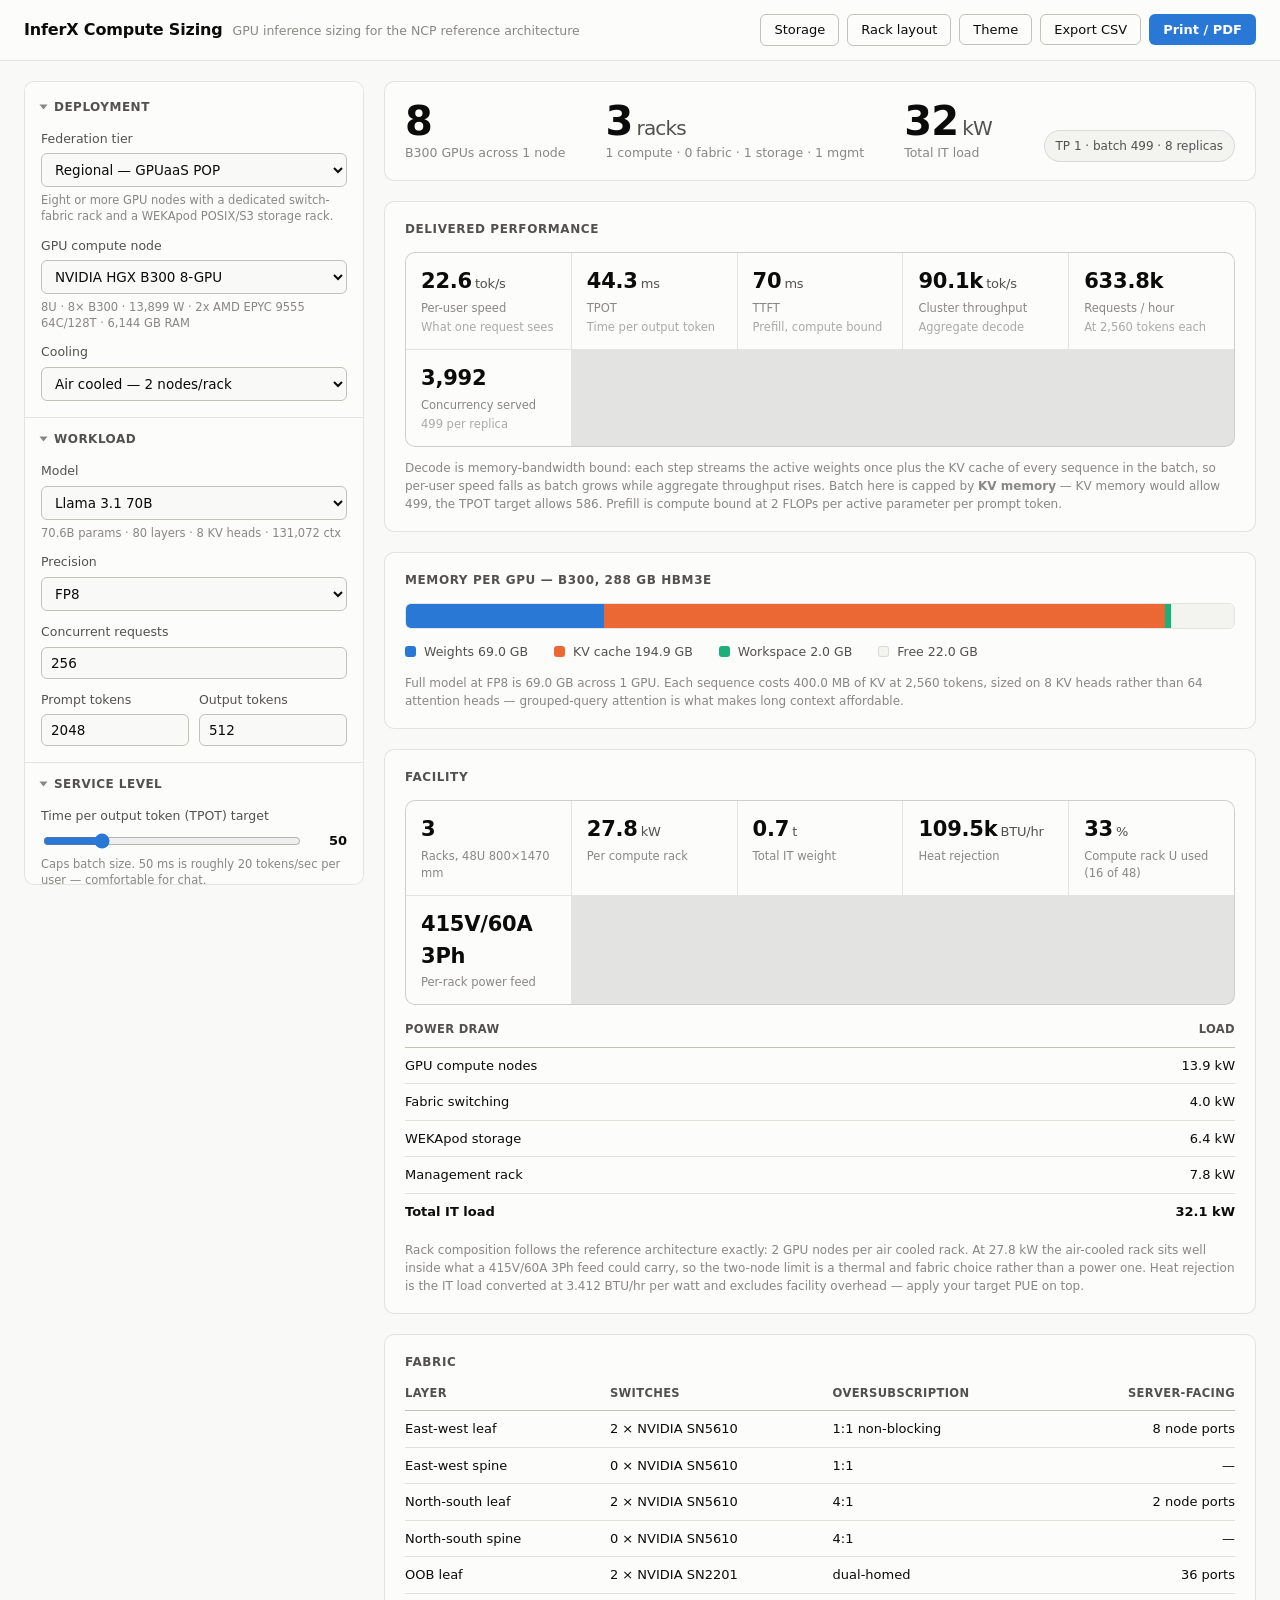
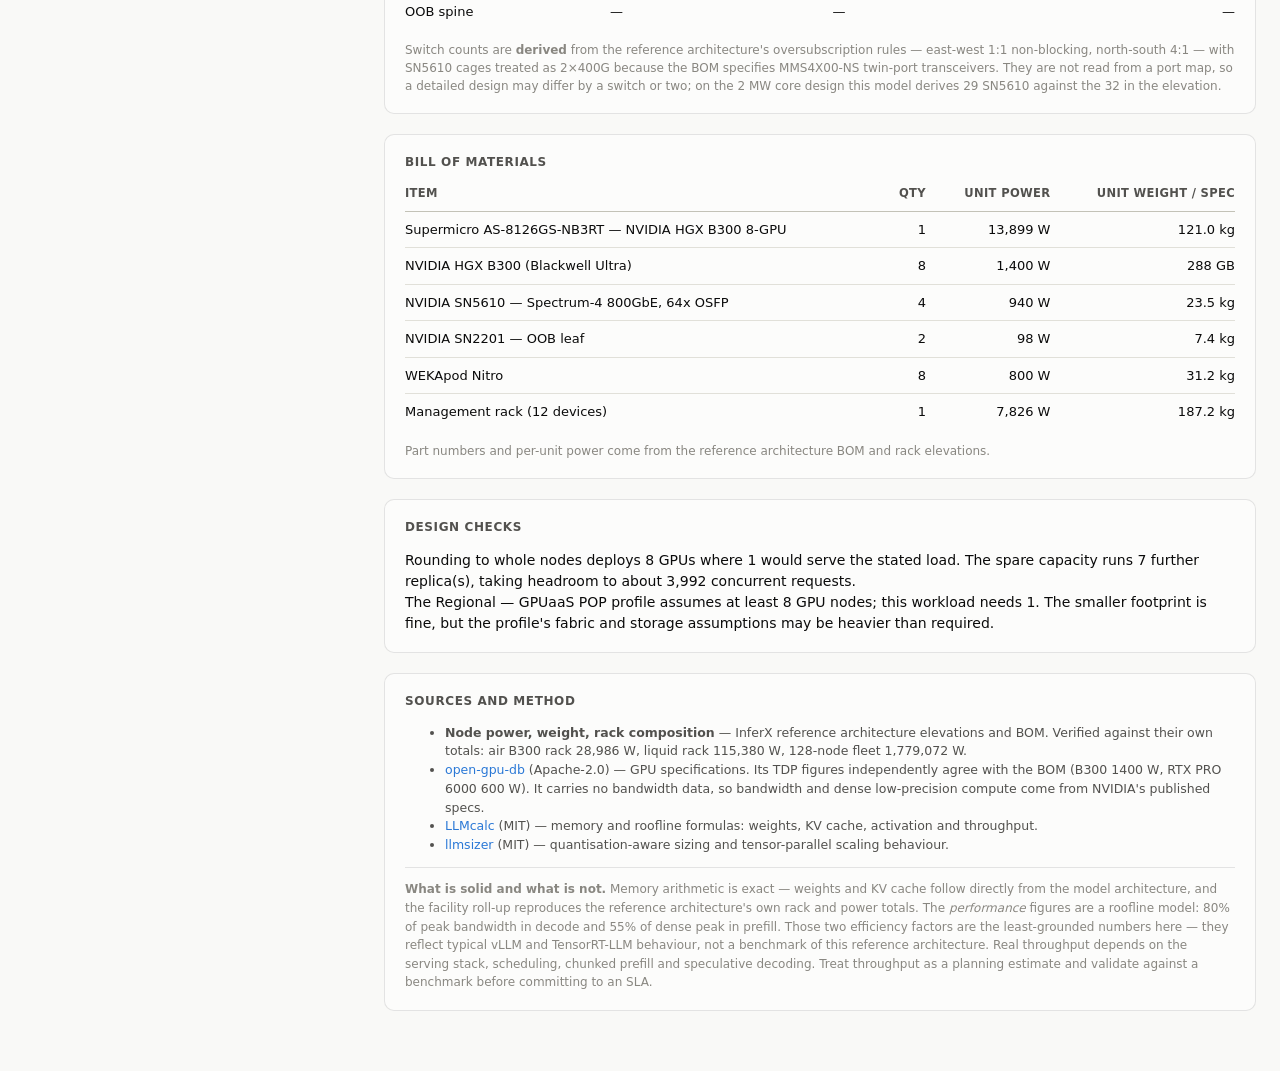
==== compute.html @ 9909bf41 "Add GPU inference sizing for the InferX NCP reference architecture Extends the tool from WEKA storag" ====
<!doctype html>
<html lang="en">
<head>
<meta charset="utf-8">
<meta name="viewport" content="width=device-width, initial-scale=1">
<title>InferX Compute Sizing</title>
<link rel="stylesheet" href="styles.css">
</head>
<body>

<header class="topbar">
  <div class="brand">
    <h1>InferX Compute Sizing</h1>
    <span>GPU inference sizing for the NCP reference architecture</span>
  </div>
  <div class="topbar-actions">
    <a class="btn" href="index.html">Storage</a>
    <a class="btn" href="rack.html">Rack layout</a>
    <button id="btn-theme" title="Toggle light / dark">Theme</button>
    <button id="btn-csv">Export CSV</button>
    <button id="btn-print" class="primary">Print / PDF</button>
  </div>
</header>

<div class="layout">
  <aside class="sidebar">
    <details class="group" open>
      <summary>Deployment</summary>
      <div class="group-body">
        <div class="field">
          <label for="profile">Federation tier</label>
          <select id="profile"></select>
          <span class="hint" id="profile-hint"></span>
        </div>
        <div class="field">
          <label for="node">GPU compute node</label>
          <select id="node"></select>
          <span class="hint" id="node-hint"></span>
        </div>
        <div class="field">
          <label for="cooling">Cooling</label>
          <select id="cooling">
            <option value="air">Air cooled — 2 nodes/rack</option>
            <option value="liquid">Direct liquid cooled — 8 nodes/rack + CDU</option>
          </select>
        </div>
      </div>
    </details>

    <details class="group" open>
      <summary>Workload</summary>
      <div class="group-body">
        <div class="field">
          <label for="model">Model</label>
          <select id="model"></select>
          <span class="hint" id="model-hint"></span>
        </div>
        <div class="field">
          <label for="precision">Precision</label>
          <select id="precision"></select>
        </div>
        <div class="field">
          <label for="concurrent">Concurrent requests</label>
          <input type="number" id="concurrent" min="1" max="100000" value="256">
        </div>
        <div class="field-row">
          <div class="field">
            <label for="promptTokens">Prompt tokens</label>
            <input type="number" id="promptTokens" min="1" max="1000000" value="2048">
          </div>
          <div class="field">
            <label for="outputTokens">Output tokens</label>
            <input type="number" id="outputTokens" min="1" max="1000000" value="512">
          </div>
        </div>
      </div>
    </details>

    <details class="group" open>
      <summary>Service level</summary>
      <div class="group-body">
        <div class="field">
          <label for="tpot">Time per output token (TPOT) target</label>
          <div class="range-row">
            <input type="range" id="tpot" min="10" max="200" step="5" value="50">
            <span class="range-val" id="tpot-val">50</span>
          </div>
          <span class="hint">Caps batch size. 50 ms is roughly 20 tokens/sec per user — comfortable for chat.</span>
        </div>
        <div class="field">
          <label for="ttft">Time to first token (TTFT) target</label>
          <div class="range-row">
            <input type="range" id="ttft" min="100" max="5000" step="100" value="1000">
            <span class="range-val" id="ttft-val">1000</span>
          </div>
        </div>
        <div class="field">
          <label for="tp">Tensor parallel width</label>
          <select id="tp">
            <option value="">Auto — smallest that fits</option>
            <option value="1">1</option><option value="2">2</option>
            <option value="4">4</option><option value="8">8</option>
            <option value="16">16</option><option value="32">32</option>
          </select>
        </div>
      </div>
    </details>

    <details class="group" open>
      <summary>Storage</summary>
      <div class="group-body">
        <div class="field">
          <label for="wekapods">WEKApod Nitro nodes</label>
          <input type="number" id="wekapods" min="0" max="240" value="8">
          <span class="hint">POSIX/S3/AI tier. 8 per the regional design, 24 in the 2 MW core design. Size capacity on the <a href="index.html">storage page</a>.</span>
        </div>
      </div>
    </details>
  </aside>

  <main class="results" id="results"></main>
</div>

<script src="catalog.js"></script>
<script src="compute-catalog.js"></script>
<script src="inference.js"></script>
<script src="compute-app.js"></script>
</body>
</html>
---- styles.css ----
:root {
  color-scheme: light;
  --page: #f9f9f7;
  --surface: #fcfcfb;
  --surface-2: #f3f3f0;
  --text-primary: #0b0b0b;
  --text-secondary: #52514e;
  --text-muted: #898781;
  --border: rgba(11, 11, 11, 0.10);
  --border-strong: #c3c2b7;
  --grid: #e1e0d9;

  --series-1: #2a78d6;
  --series-2: #eb6834;
  --series-3: #1baf7a;

  --accent: #2a78d6;
  --accent-ink: #ffffff;

  --good: #0ca30c;
  --warning: #fab219;
  --critical: #d03b3b;
  --info: #2a78d6;

  --radius: 10px;
  --radius-sm: 6px;
  --font: system-ui, -apple-system, "Segoe UI", sans-serif;
}

@media (prefers-color-scheme: dark) {
  :root:not([data-theme="light"]) {
    color-scheme: dark;
    --page: #0d0d0d;
    --surface: #1a1a19;
    --surface-2: #242422;
    --text-primary: #ffffff;
    --text-secondary: #c3c2b7;
    --text-muted: #898781;
    --border: rgba(255, 255, 255, 0.10);
    --border-strong: #383835;
    --grid: #2c2c2a;
    --series-1: #3987e5;
    --series-2: #d95926;
    --series-3: #199e70;
    --accent: #3987e5;
  }
}

:root[data-theme="dark"] {
  color-scheme: dark;
  --page: #0d0d0d;
  --surface: #1a1a19;
  --surface-2: #242422;
  --text-primary: #ffffff;
  --text-secondary: #c3c2b7;
  --text-muted: #898781;
  --border: rgba(255, 255, 255, 0.10);
  --border-strong: #383835;
  --grid: #2c2c2a;
  --series-1: #3987e5;
  --series-2: #d95926;
  --series-3: #199e70;
  --accent: #3987e5;
}

* { box-sizing: border-box; }

body {
  margin: 0;
  font-family: var(--font);
  background: var(--page);
  color: var(--text-primary);
  font-size: 14px;
  line-height: 1.5;
  -webkit-font-smoothing: antialiased;
}

/* ---------- header ---------- */
.topbar {
  display: flex;
  align-items: center;
  gap: 16px;
  padding: 14px 24px;
  background: var(--surface);
  border-bottom: 1px solid var(--border);
  position: sticky;
  top: 0;
  z-index: 20;
}
.brand { display: flex; align-items: baseline; gap: 10px; min-width: 0; }
.brand h1 { font-size: 16px; font-weight: 650; margin: 0; letter-spacing: -0.01em; }
.brand span { font-size: 12.5px; color: var(--text-muted); white-space: nowrap; overflow: hidden; text-overflow: ellipsis; }
.topbar-actions { margin-left: auto; display: flex; gap: 8px; align-items: center; }

button, .btn {
  font-family: var(--font);
  font-size: 13px;
  padding: 7px 13px;
  border-radius: var(--radius-sm);
  border: 1px solid var(--border-strong);
  background: var(--surface);
  color: var(--text-primary);
  cursor: pointer;
  transition: background 0.12s ease, border-color 0.12s ease;
}
button:hover { background: var(--surface-2); }
button.primary { background: var(--accent); color: var(--accent-ink); border-color: transparent; font-weight: 550; }
button.primary:hover { filter: brightness(1.07); }
a.btn { display: inline-flex; align-items: center; text-decoration: none; line-height: 1.2; }
a.btn:hover { background: var(--surface-2); }

/* ---------- layout ---------- */
.layout {
  display: grid;
  grid-template-columns: 340px minmax(0, 1fr);
  gap: 20px;
  padding: 20px 24px 60px;
  max-width: 1560px;
  margin: 0 auto;
  align-items: start;
}
@media (max-width: 1020px) {
  .layout { grid-template-columns: 1fr; }
  .sidebar { position: static !important; }
}

.sidebar {
  position: sticky;
  top: 76px;
  max-height: calc(100vh - 96px);
  overflow-y: auto;
  background: var(--surface);
  border: 1px solid var(--border);
  border-radius: var(--radius);
  padding: 4px 0;
}

/* ---------- form ---------- */
.group { border-bottom: 1px solid var(--border); }
.group:last-child { border-bottom: none; }
.group > summary {
  cursor: pointer;
  padding: 12px 16px;
  font-weight: 600;
  font-size: 12px;
  letter-spacing: 0.04em;
  text-transform: uppercase;
  color: var(--text-secondary);
  list-style: none;
  display: flex;
  align-items: center;
  gap: 8px;
  user-select: none;
}
.group > summary::-webkit-details-marker { display: none; }
.group > summary::before {
  content: "";
  width: 0; height: 0;
  border-left: 5px solid var(--text-muted);
  border-top: 4px solid transparent;
  border-bottom: 4px solid transparent;
  transition: transform 0.15s ease;
  flex: none;
}
.group[open] > summary::before { transform: rotate(90deg); }
.group-body { padding: 2px 16px 16px; display: flex; flex-direction: column; gap: 12px; }

.field { display: flex; flex-direction: column; gap: 5px; }
.field label { font-size: 12.5px; color: var(--text-secondary); font-weight: 500; }
.field .hint { font-size: 11.5px; color: var(--text-muted); line-height: 1.4; }
.field-row { display: grid; grid-template-columns: 1fr 1fr; gap: 10px; }

input[type="number"], input[type="text"], select {
  font-family: var(--font);
  font-size: 13.5px;
  padding: 7px 9px;
  border-radius: var(--radius-sm);
  border: 1px solid var(--border-strong);
  background: var(--page);
  color: var(--text-primary);
  width: 100%;
  min-width: 0;
}
input:focus, select:focus { outline: 2px solid var(--accent); outline-offset: -1px; border-color: transparent; }

.range-row { display: flex; align-items: center; gap: 10px; }
.range-row input[type="range"] { flex: 1; accent-color: var(--accent); min-width: 0; }
.range-val {
  font-variant-numeric: tabular-nums;
  font-size: 13px;
  font-weight: 600;
  min-width: 34px;
  text-align: right;
}

.check { display: flex; align-items: flex-start; gap: 8px; font-size: 13px; color: var(--text-secondary); }
.check input { accent-color: var(--accent); margin-top: 2px; flex: none; }

/* ---------- results ---------- */
.results { display: flex; flex-direction: column; gap: 20px; min-width: 0; }

.card {
  background: var(--surface);
  border: 1px solid var(--border);
  border-radius: var(--radius);
  padding: 18px 20px;
  min-width: 0;
}
.card > h2 {
  font-size: 12px;
  text-transform: uppercase;
  letter-spacing: 0.05em;
  color: var(--text-secondary);
  margin: 0 0 14px;
  font-weight: 600;
}
.card-note { font-size: 12px; color: var(--text-muted); margin-top: 12px; line-height: 1.5; }

/* hero */
.hero { display: flex; flex-wrap: wrap; gap: 28px 40px; align-items: flex-end; }
.hero-figure { display: flex; flex-direction: column; gap: 2px; }
.hero-figure .value { font-size: 40px; font-weight: 620; letter-spacing: -0.02em; line-height: 1.05; }
.hero-figure .unit { font-size: 20px; font-weight: 500; color: var(--text-secondary); margin-left: 4px; }
.hero-figure .label { font-size: 12.5px; color: var(--text-muted); }
.hero-driver {
  margin-left: auto;
  font-size: 12px;
  color: var(--text-secondary);
  background: var(--surface-2);
  padding: 6px 11px;
  border-radius: 999px;
  border: 1px solid var(--border);
}

/* stat tiles */
.tiles { display: grid; grid-template-columns: repeat(auto-fit, minmax(150px, 1fr)); gap: 1px; background: var(--border); border: 1px solid var(--border); border-radius: var(--radius); overflow: hidden; }
.tile { background: var(--surface); padding: 13px 15px; display: flex; flex-direction: column; gap: 2px; }
.tile .v { font-size: 21px; font-weight: 600; letter-spacing: -0.01em; }
.tile .v small { font-size: 13px; font-weight: 500; color: var(--text-secondary); margin-left: 3px; }
.tile .k { font-size: 11.5px; color: var(--text-muted); }

/* tables */
table { width: 100%; border-collapse: collapse; font-size: 13px; }
th { text-align: left; font-weight: 600; color: var(--text-secondary); font-size: 11.5px; text-transform: uppercase; letter-spacing: 0.03em; padding: 0 16px 8px 0; border-bottom: 1px solid var(--border-strong); }
td { padding: 8px 16px 8px 0; border-bottom: 1px solid var(--grid); vertical-align: top; }
tr:last-child td { border-bottom: none; }
td.num, th.num { text-align: right; font-variant-numeric: tabular-nums; white-space: nowrap; }
td:last-child, th:last-child { padding-right: 0; }
td .sub { display: block; font-size: 11.5px; color: var(--text-muted); }
tr.highlight td { background: color-mix(in srgb, var(--accent) 9%, transparent); font-weight: 550; }
.table-scroll { overflow-x: auto; }

/* legend */
.legend { display: flex; flex-wrap: wrap; gap: 10px 26px; margin-top: 14px; }
.legend-item { display: flex; align-items: baseline; gap: 8px; font-size: 12.5px; color: var(--text-secondary); }
.legend-item .swatch { position: relative; top: 1px; }
.legend-item b { color: var(--text-primary); font-weight: 600; font-variant-numeric: tabular-nums; }
.swatch { width: 11px; height: 11px; border-radius: 3px; flex: none; }

/* stacked capacity bar */
.stackbar { display: flex; width: 100%; height: 40px; border-radius: 5px; overflow: hidden; gap: 2px; background: var(--surface); }
.stackbar > div { min-width: 3px; transition: flex-grow 0.25s ease; }

/* bottleneck bars */
.bars { display: flex; flex-direction: column; gap: 11px; }
.bar-row { display: grid; grid-template-columns: 96px minmax(0, 1fr) 78px; align-items: center; gap: 12px; }
.bar-row .name { font-size: 12.5px; color: var(--text-secondary); }
.bar-track { background: var(--surface-2); border-radius: 4px; height: 20px; overflow: hidden; }
.bar-fill { height: 100%; border-radius: 4px; transition: width 0.25s ease; }
.bar-row .val { font-size: 12.5px; font-variant-numeric: tabular-nums; text-align: right; color: var(--text-primary); }
.bar-row.binding .name { color: var(--text-primary); font-weight: 600; }
.bar-row .tag { font-size: 10.5px; text-transform: uppercase; letter-spacing: 0.04em; color: var(--text-muted); }

/* warnings */
.warn-list { display: flex; flex-direction: column; gap: 10px; }
.warn {
  display: grid;
  grid-template-columns: auto minmax(0, 1fr);
  gap: 10px;
  padding: 11px 13px;
  border-radius: var(--radius-sm);
  border: 1px solid var(--border);
  background: var(--surface-2);
  align-items: start;
}
.warn .icon { font-size: 13px; font-weight: 700; line-height: 1.35; flex: none; }
.warn.critical { border-left: 3px solid var(--critical); }
.warn.critical .icon { color: var(--critical); }
.warn.warning { border-left: 3px solid var(--warning); }
.warn.warning .icon { color: #b07d00; }
:root[data-theme="dark"] .warn.warning .icon { color: var(--warning); }
@media (prefers-color-scheme: dark) { :root:not([data-theme="light"]) .warn.warning .icon { color: var(--warning); } }
.warn.info { border-left: 3px solid var(--info); }
.warn.info .icon { color: var(--info); }
.warn .t { font-weight: 600; font-size: 13px; }
.warn .d { font-size: 12.5px; color: var(--text-secondary); margin-top: 2px; }
.all-clear { display: flex; align-items: center; gap: 9px; font-size: 13px; color: var(--text-secondary); }
.all-clear .icon { color: var(--good); font-weight: 700; }

/* two-col */
.split { display: grid; grid-template-columns: repeat(auto-fit, minmax(330px, 1fr)); gap: 20px; }

/* chart */
.chart-wrap { overflow-x: auto; }
svg.chart { display: block; max-width: 100%; }
svg.chart text { font-family: var(--font); }

/* sources */
.sources { font-size: 12.5px; color: var(--text-secondary); }
.sources ul { margin: 8px 0 0; padding-left: 18px; display: flex; flex-direction: column; gap: 6px; }
.sources a { color: var(--accent); text-decoration: none; }
.sources a:hover { text-decoration: underline; }

.disclaimer {
  font-size: 12px;
  color: var(--text-muted);
  line-height: 1.55;
  border-top: 1px solid var(--border);
  padding-top: 12px;
  margin-top: 4px;
}

@media print {
  .sidebar, .topbar-actions { display: none; }
  .layout { grid-template-columns: 1fr; }
  body { background: #fff; }
  .card { break-inside: avoid; border-color: #ccc; }
}
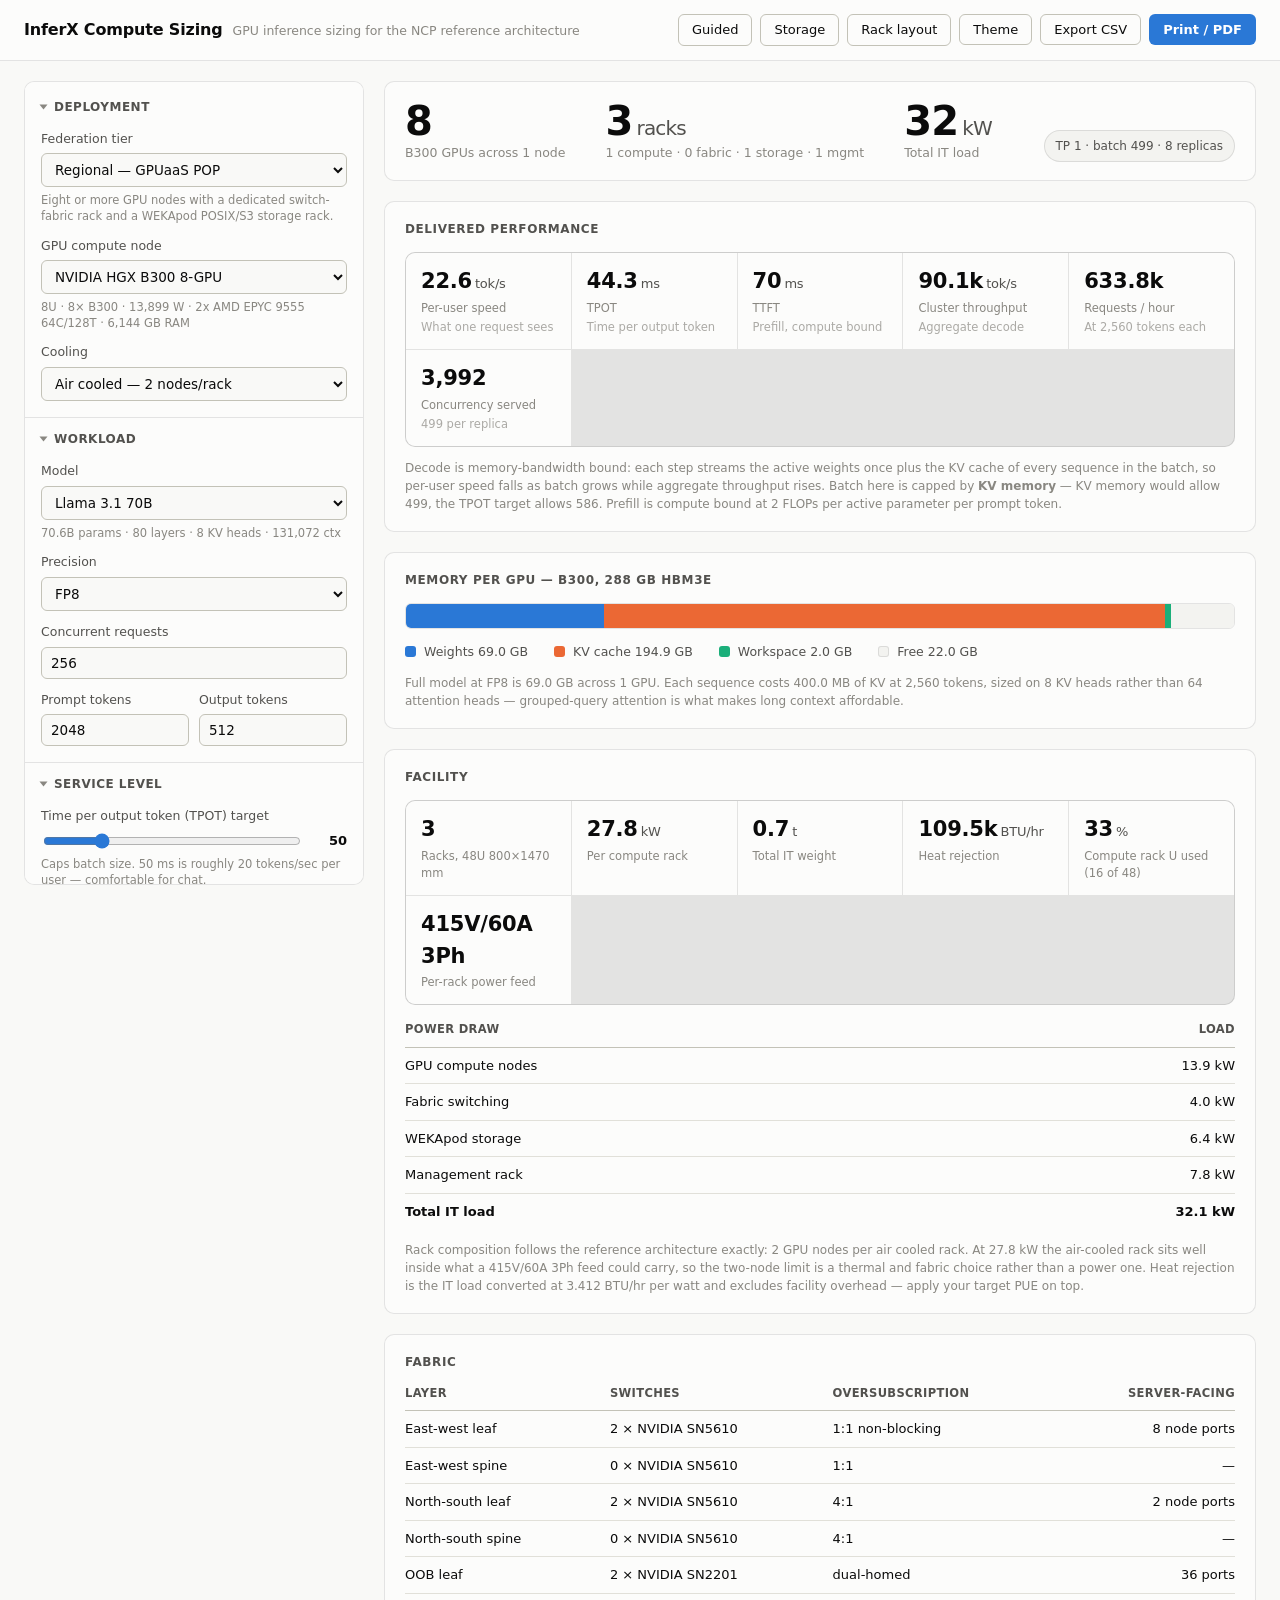
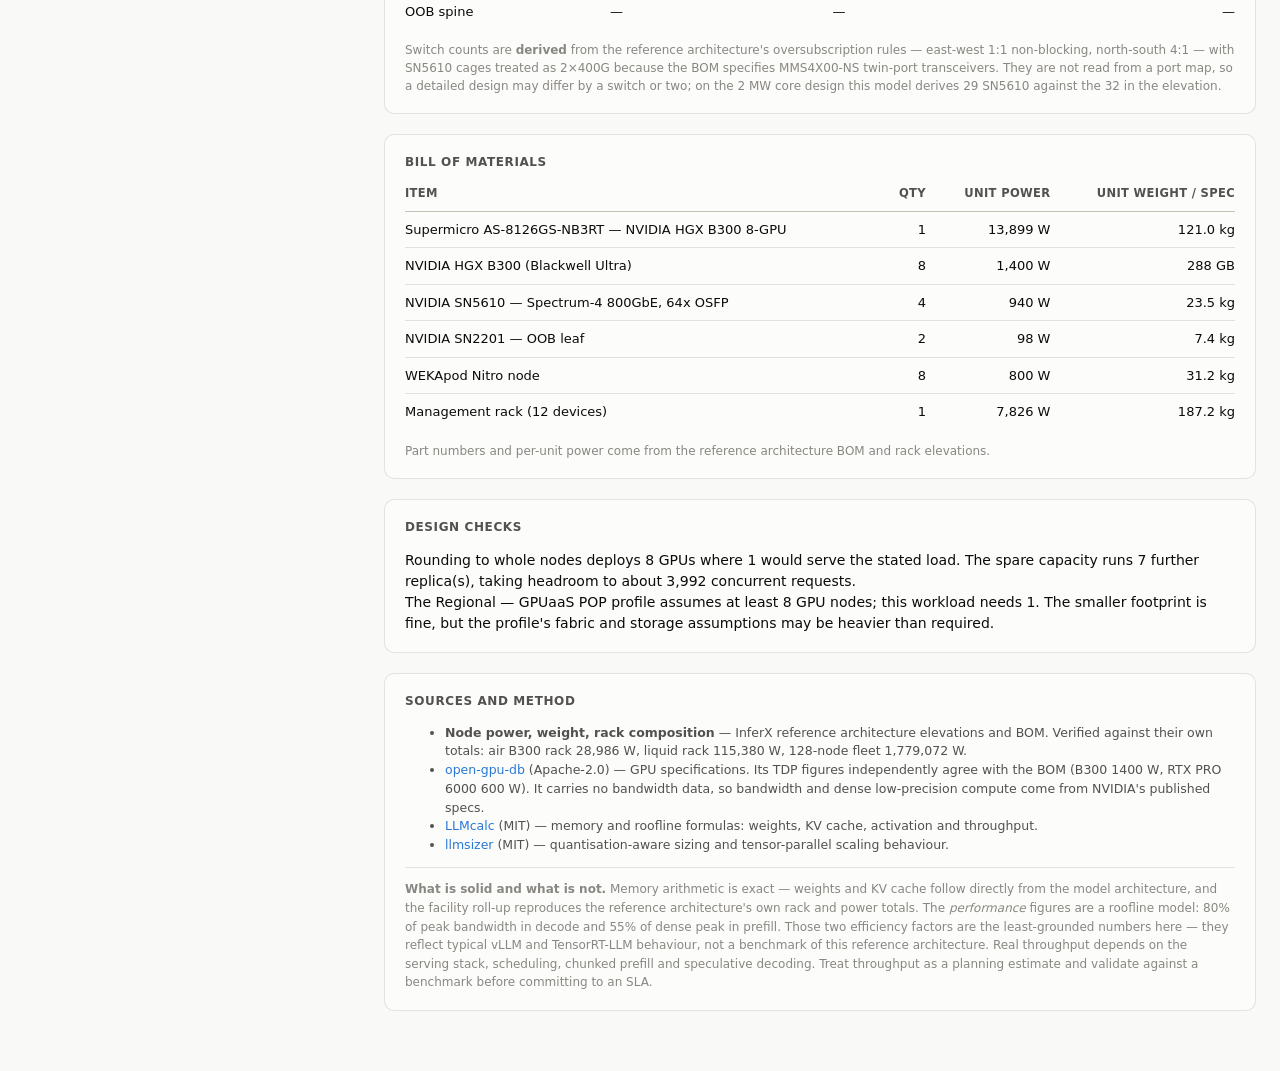
==== commit 1d1b04f6: "Add DGX B300, a guided sizing journey, and compute rack elevations Three additions, plus a correctio" ====
--- a/compute.html
+++ b/compute.html
@@ -14,6 +14,7 @@
     <span>GPU inference sizing for the NCP reference architecture</span>
   </div>
   <div class="topbar-actions">
+    <a class="btn" href="wizard.html">Guided</a>
     <a class="btn" href="index.html">Storage</a>
     <a class="btn" href="rack.html">Rack layout</a>
     <button id="btn-theme" title="Toggle light / dark">Theme</button>
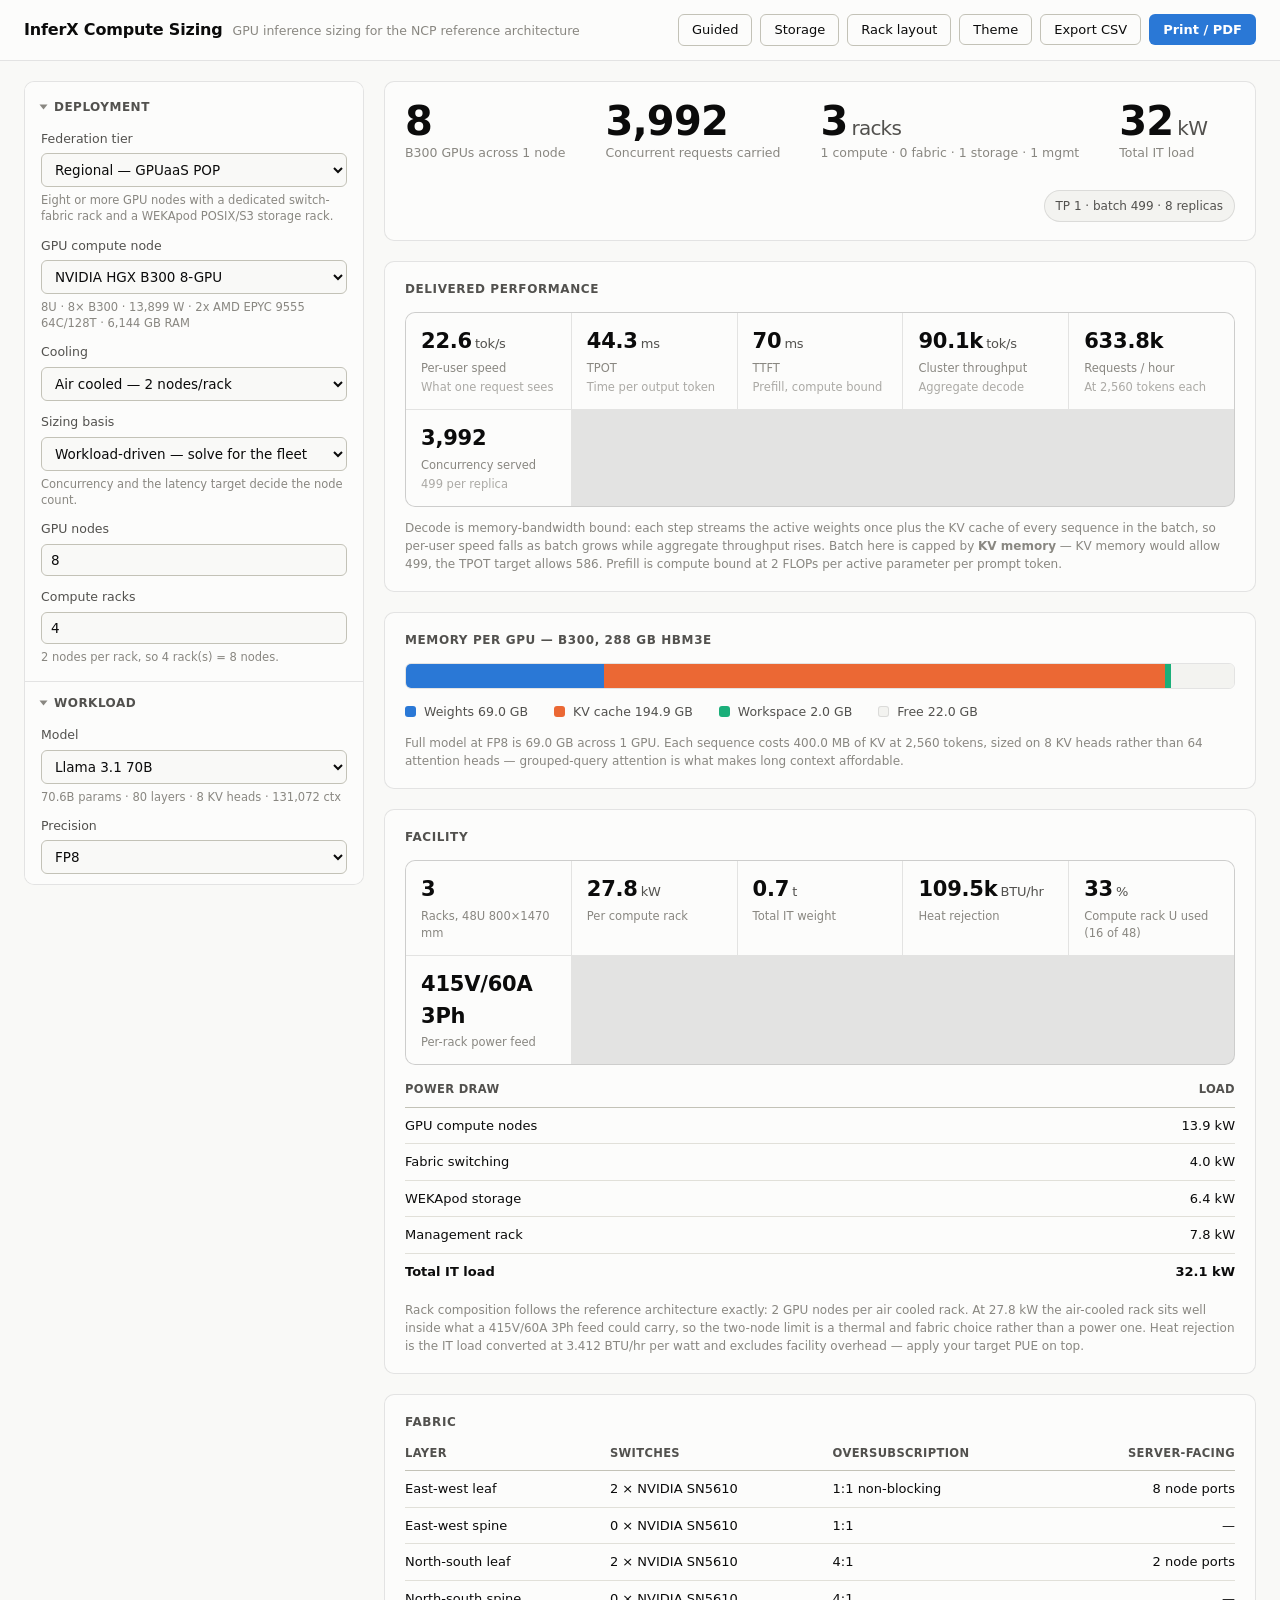
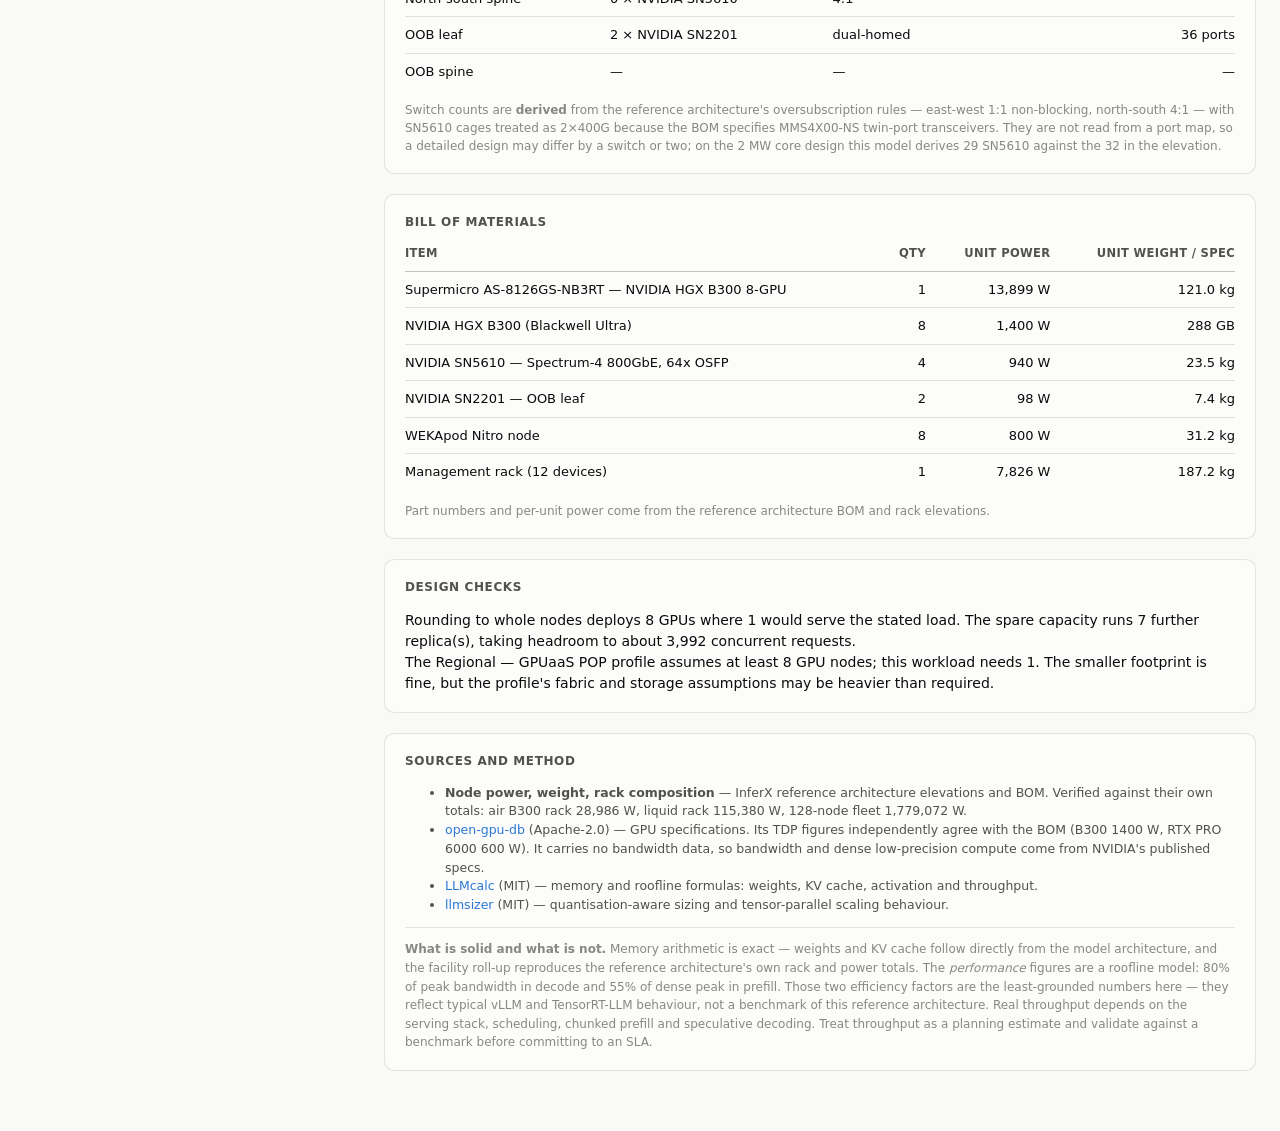
==== commit 42b58971: "Add capacity-led sizing: fix the fleet, get the capacity The tool only worked demand-first — state a" ====
--- a/compute.html
+++ b/compute.html
@@ -44,6 +44,24 @@
             <option value="air">Air cooled — 2 nodes/rack</option>
             <option value="liquid">Direct liquid cooled — 8 nodes/rack + CDU</option>
           </select>
+        </div>
+        <div class="field">
+          <label for="basis">Sizing basis</label>
+          <select id="basis">
+            <option value="workload">Workload-driven — solve for the fleet</option>
+            <option value="nodes">Fixed GPU node count</option>
+            <option value="racks">Fixed compute rack count</option>
+          </select>
+          <span class="hint" id="basis-hint"></span>
+        </div>
+        <div class="field" id="f-nodes" hidden>
+          <label for="fixedNodes">GPU nodes</label>
+          <input type="number" id="fixedNodes" min="1" max="4096" value="8">
+        </div>
+        <div class="field" id="f-racks" hidden>
+          <label for="fixedRacks">Compute racks</label>
+          <input type="number" id="fixedRacks" min="1" max="512" value="4">
+          <span class="hint" id="racks-hint"></span>
         </div>
       </div>
     </details>
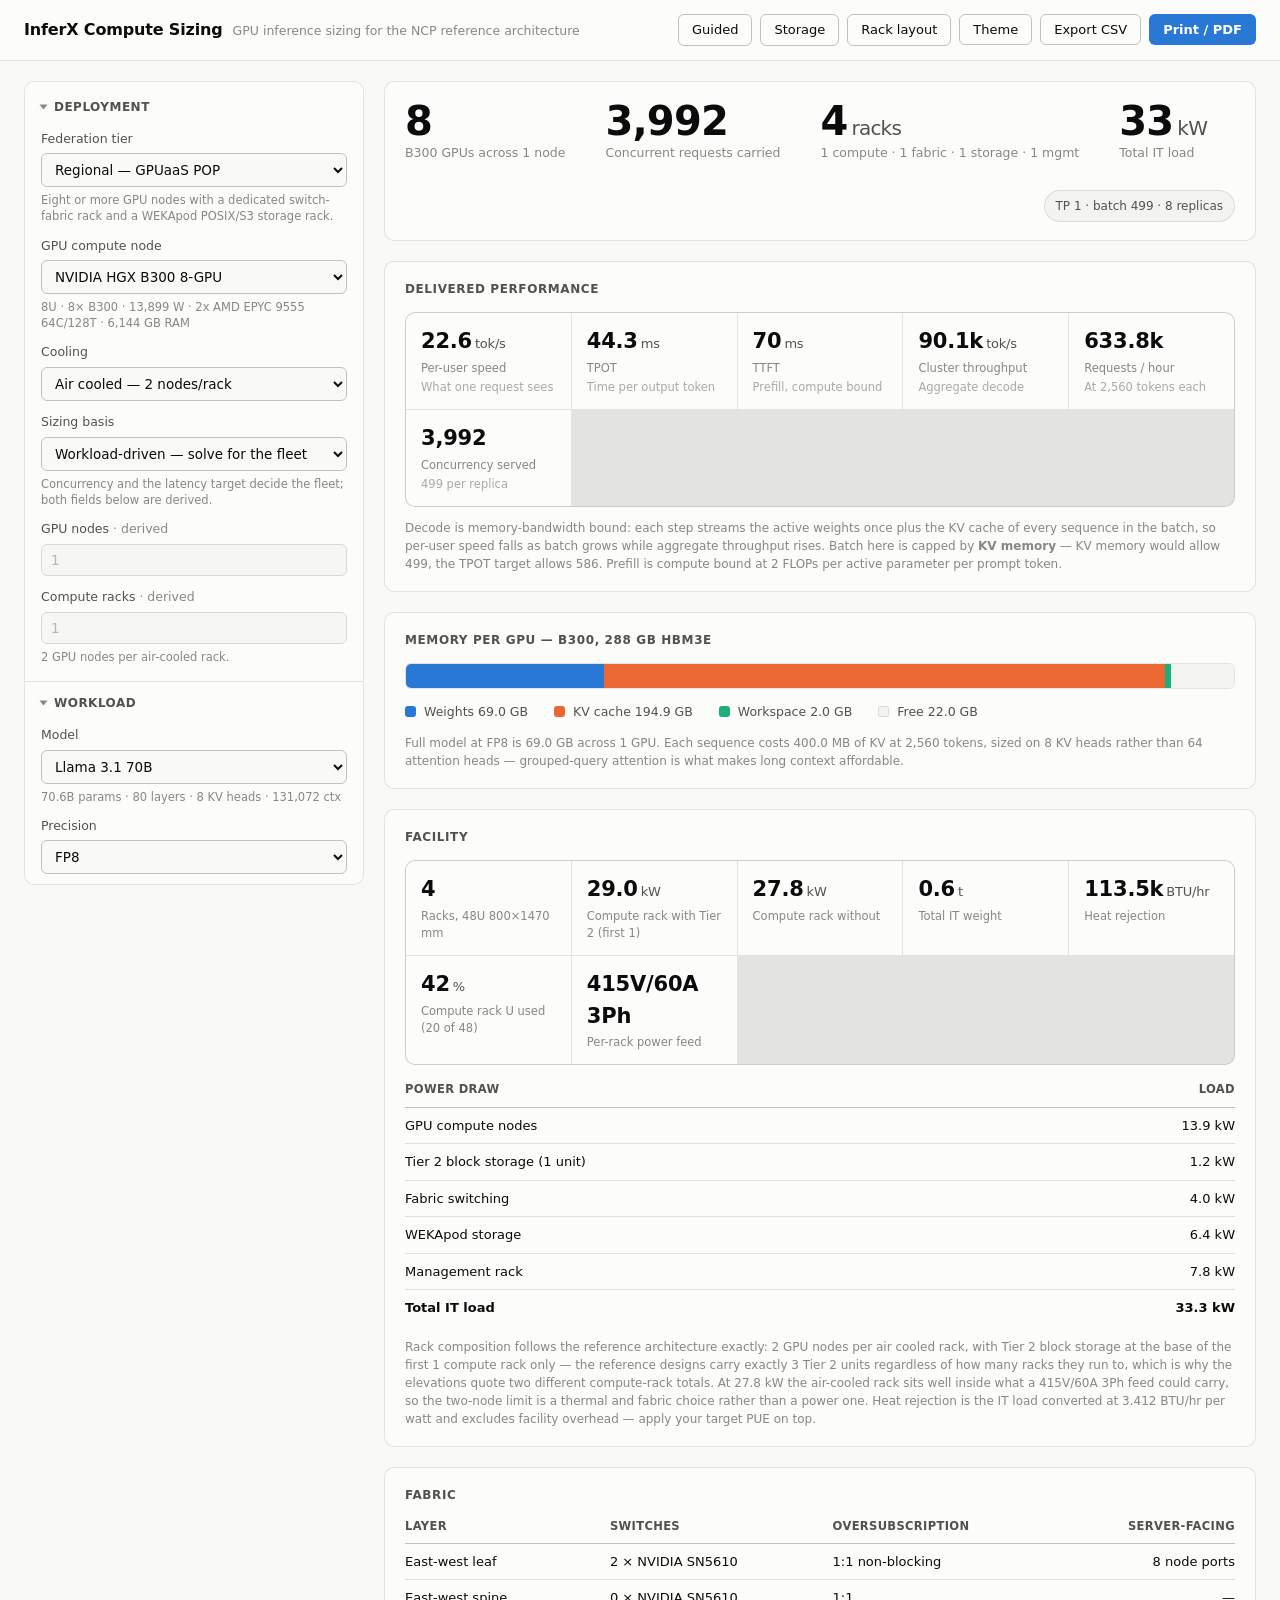
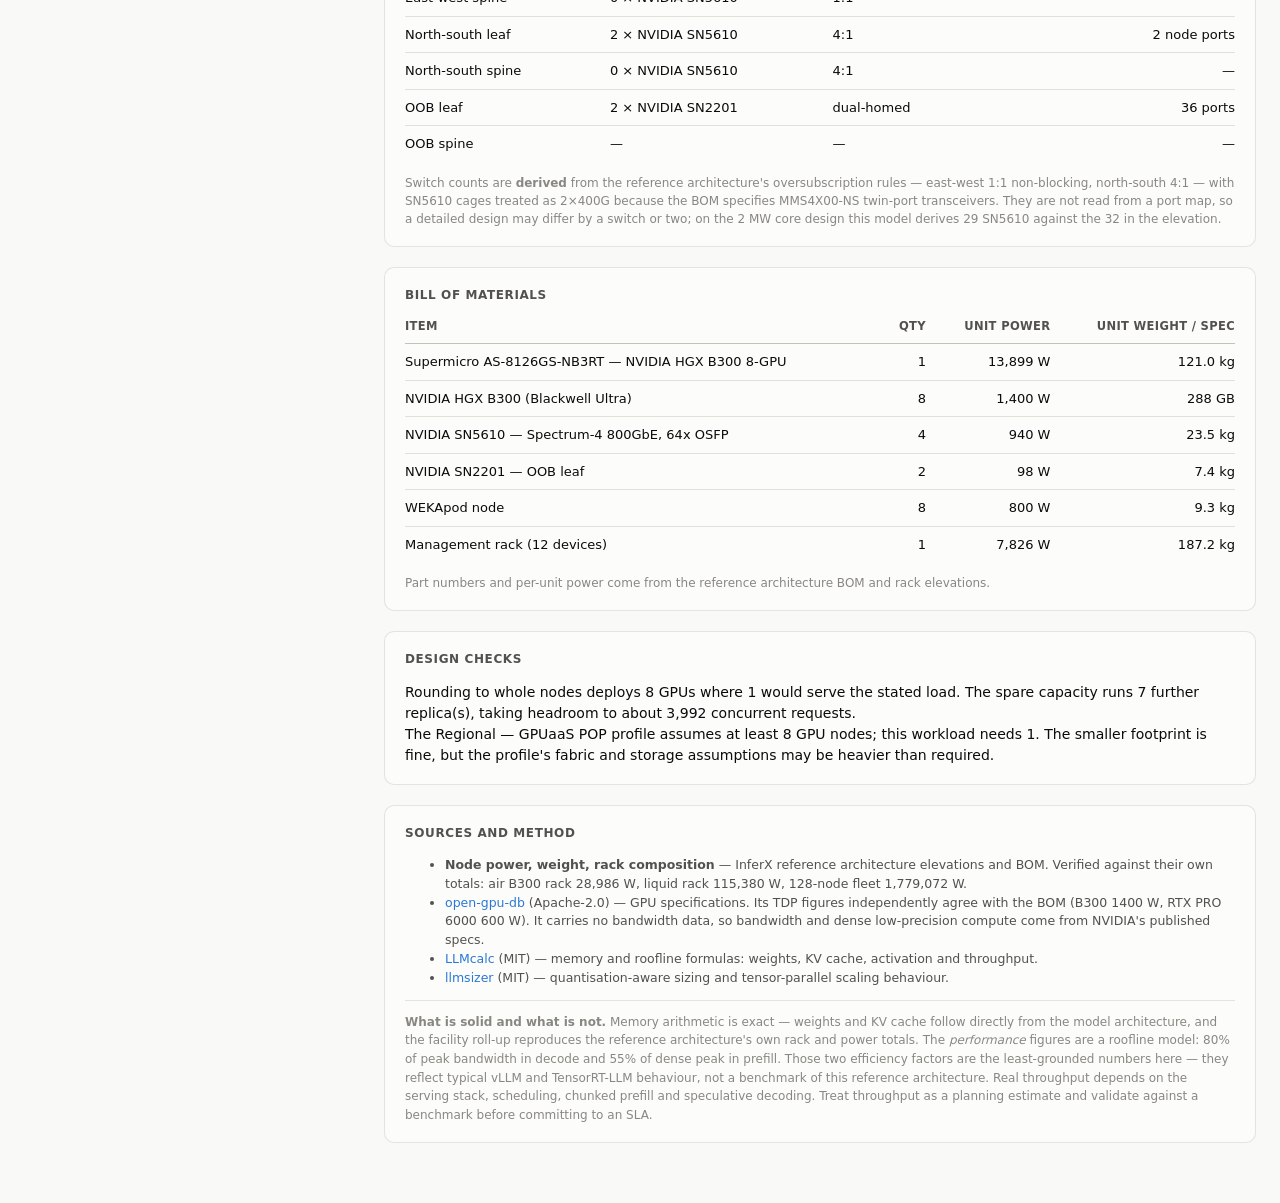
==== commit e5139fe9: "Lock the sizing field that the chosen basis derives Node count and rack count are two views of the s" ====
--- a/compute.html
+++ b/compute.html
@@ -54,11 +54,11 @@
           </select>
           <span class="hint" id="basis-hint"></span>
         </div>
-        <div class="field" id="f-nodes" hidden>
+        <div class="field" id="f-nodes">
           <label for="fixedNodes">GPU nodes</label>
           <input type="number" id="fixedNodes" min="1" max="4096" value="8">
         </div>
-        <div class="field" id="f-racks" hidden>
+        <div class="field" id="f-racks">
           <label for="fixedRacks">Compute racks</label>
           <input type="number" id="fixedRacks" min="1" max="512" value="4">
           <span class="hint" id="racks-hint"></span>
--- a/styles.css
+++ b/styles.css
@@ -183,6 +183,20 @@
 }
 input:focus, select:focus { outline: 2px solid var(--accent); outline-offset: -1px; border-color: transparent; }
 
+/* A locked field still shows its value — it is the figure the other basis
+   derived — but cannot be edited. */
+input:disabled, select:disabled {
+  opacity: 0.6;
+  cursor: not-allowed;
+  background: var(--surface-2);
+  color: var(--text-muted);
+}
+.field.locked label::after {
+  content: " · derived";
+  color: var(--text-muted);
+  font-weight: 400;
+}
+
 .range-row { display: flex; align-items: center; gap: 10px; }
 .range-row input[type="range"] { flex: 1; accent-color: var(--accent); min-width: 0; }
 .range-val {
